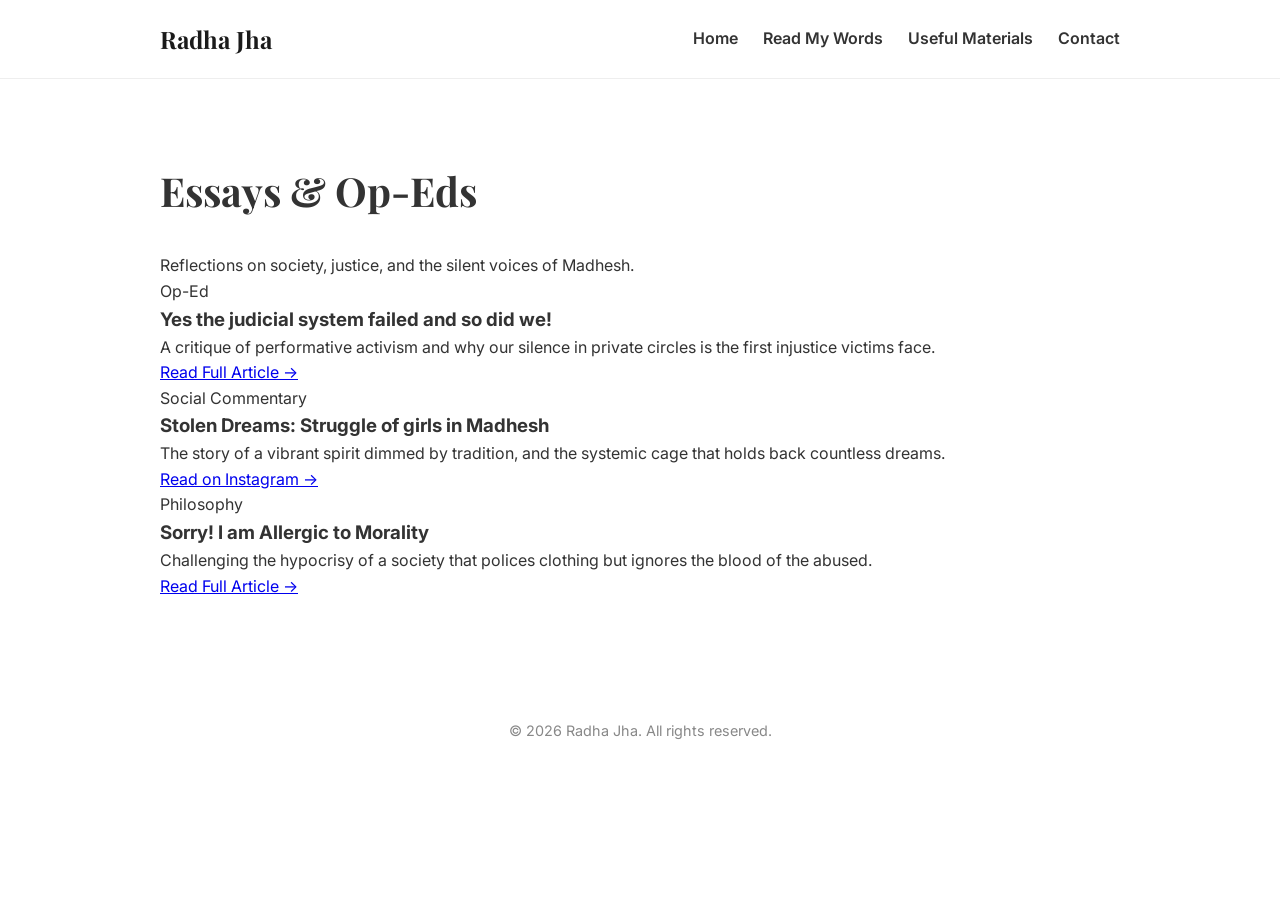
==== read-my-words.html @ eec64b8a "Fix duplicate article link in read-my-words.html Removed duplicate link to the judicial system failu" ====
<!DOCTYPE html>
<html lang="en">
<head>
    <meta charset="UTF-8">
    <meta name="viewport" content="width=device-width, initial-scale=1.0">
    <title>Read My Words | Radha Jha</title>
    <link rel="stylesheet" href="style.css">
    <link href="https://fonts.googleapis.com/css2?family=Playfair+Display:wght@700&family=Inter:wght@300;400;600&display=swap" rel="stylesheet">
</head>
<body>

    <nav class="navbar">
        <div class="container">
            <a href="index.html" class="logo">Radha Jha</a>
            <ul class="nav-links">
                <li><a href="index.html">Home</a></li>
                <li><a href="read-my-words.html" class="active">Read My Words</a></li>
                <li><a href="useful-materials.html">Useful Materials</a></li>
                <li><a href="index.html#contact">Contact</a></li>
            </ul>
        </div>
    </nav>

    <section class="section">
        <div class="container">
            <h2 class="section-title">Essays & Op-Eds</h2>
            <p class="subtitle">Reflections on society, justice, and the silent voices of Madhesh.</p>

            <div class="article-list">
                <div class="article-card">
                    <span class="category">Op-Ed</span>
                    <h3>Yes the judicial system failed and so did we!</h3>
                    <p>A critique of performative activism and why our silence in private circles is the first injustice victims face.</p>
                    <a href="articles/judicial-system-failure.html" class="read-link">Read Full Article &rarr;</a>
                    </div>

                <div class="article-card">
                    <span class="category">Social Commentary</span>
                    <h3>Stolen Dreams: Struggle of girls in Madhesh</h3>
                    <p>The story of a vibrant spirit dimmed by tradition, and the systemic cage that holds back countless dreams.</p>
                    <a href="https://www.instagram.com/p/DPc_r_Tkjqw/?igsh=Z2J4bHU5OHc4aGQw" 
   class="read-link" 
   target="_blank" 
   rel="noopener noreferrer">
   Read on Instagram &rarr;
</a>

                </div>

                <div class="article-card">
                    <span class="category">Philosophy</span>
                    <h3>Sorry! I am Allergic to Morality</h3>
                    <p>Challenging the hypocrisy of a society that polices clothing but ignores the blood of the abused.</p>
                    <a href="articles/allergic-to-morality.html" class="read-link">Read Full Article &rarr;</a>
                </div>
            </div>
        </div>
    </section>

    <footer>
        <p>&copy; 2026 Radha Jha. All rights reserved.</p>
    </footer>

</body>
</html>
---- style.css ----
/* Base Variables - Change these to change the whole site's theme */
:root {
    --primary-color: #1a1a1a;    /* Deep Black/Grey */
    --accent-color: #c0392b;     /* Courageous Red */
    --text-color: #333;
    --light-bg: #f9f9f9;
    --white: #ffffff;
    --font-main: 'Inter', sans-serif;
    --font-heading: 'Playfair Display', serif;
}

* {
    margin: 0;
    padding: 0;
    box-sizing: border-box;
}

body {
    font-family: var(--font-main);
    line-height: 1.6;
    color: var(--text-color);
    background-color: var(--white);
}

.container {
    max-width: 1000px;
    margin: 0 auto;
    padding: 0 20px;
}

/* Navbar */
.navbar {
    background: var(--white);
    padding: 20px 0;
    border-bottom: 1px solid #eee;
    position: sticky;
    top: 0;
    z-index: 1000;
}

.navbar .container {
    display: flex;
    justify-content: space-between;
    align-items: center;
}

.logo {
    font-family: var(--font-heading);
    font-size: 1.5rem;
    text-decoration: none;
    color: var(--primary-color);
    font-weight: bold;
}

.nav-links {
    display: flex;
    list-style: none;
}

.nav-links li {
    margin-left: 25px;
}

.nav-links a {
    text-decoration: none;
    color: var(--text-color);
    font-weight: 600;
    transition: color 0.3s;
}

.nav-links a:hover {
    color: var(--accent-color);
}

/* Hero Section */
.hero {
    padding: 100px 0;
    text-align: center;
    background: var(--light-bg);
}

.hero h1 {
    font-family: var(--font-heading);
    font-size: 3rem;
    margin-bottom: 20px;
}

.hero p {
    font-size: 1.2rem;
    max-width: 600px;
    margin: 0 auto 30px;
}

/* Buttons */
.btn {
    display: inline-block;
    background: var(--primary-color);
    color: var(--white);
    padding: 12px 30px;
    text-decoration: none;
    border-radius: 5px;
    transition: background 0.3s;
}

.btn:hover {
    background: var(--accent-color);
}

/* Content Sections */
.section {
    padding: 80px 0;
}

.bg-light {
    background-color: var(--light-bg);
}

h2 {
    font-family: var(--font-heading);
    font-size: 2.5rem;
    margin-bottom: 30px;
}

/* Contact Styles */
.contact-links {
    display: flex;
    gap: 20px;
}

.contact-item {
    padding: 15px 25px;
    border: 2px solid var(--primary-color);
    text-decoration: none;
    color: var(--primary-color);
    font-weight: bold;
    border-radius: 5px;
}

.contact-item:hover {
    background: var(--primary-color);
    color: var(--white);
}
/* Article Reading Layout */
.reading-container {
    max-width: 700px; /* Narrower width for better readability */
    margin: 60px auto;
    padding: 0 20px;
}

.article-header {
    text-align: center;
    margin-bottom: 50px;
}

.article-header h1 {
    font-family: var(--font-heading);
    font-size: 3rem;
    line-height: 1.1;
    margin: 15px 0;
}

.article-meta {
    font-size: 0.9rem;
    color: #888;
    text-transform: uppercase;
    letter-spacing: 1px;
}

/* Typography for the Body */
.article-body p {
    font-size: 1.15rem;
    line-height: 1.8;
    margin-bottom: 25px;
    color: #2c3e50;
}

.lead {
    font-size: 1.4rem !important;
    font-weight: 500;
    color: var(--primary-color) !important;
}

/* The Quote Style */
blockquote {
    font-family: var(--font-heading);
    font-size: 1.6rem;
    font-style: italic;
    border-left: 4px solid var(--accent-color);
    padding-left: 30px;
    margin: 40px 0;
    color: var(--primary-color);
    line-height: 1.4;
}

.conclusion-question {
    font-weight: 600;
    padding-top: 20px;
    border-top: 1px solid #eee;
    margin-top: 40px;
}

.article-footer {
    margin-top: 60px;
    padding-top: 20px;
    border-top: 1px solid #eee;
    text-align: center;
}

.back-btn {
    text-decoration: none;
    color: var(--accent-color);
    font-weight: bold;
}


/* Footer */
footer {
    text-align: center;
    padding: 40px 0;
    font-size: 0.9rem;
    color: #888;
}

/* Mobile Responsive */
@media (max-width: 768px) {
    .nav-links { display: none; } /* Consider a burger menu for later */
    .hero h1 { font-size: 2rem; }
}
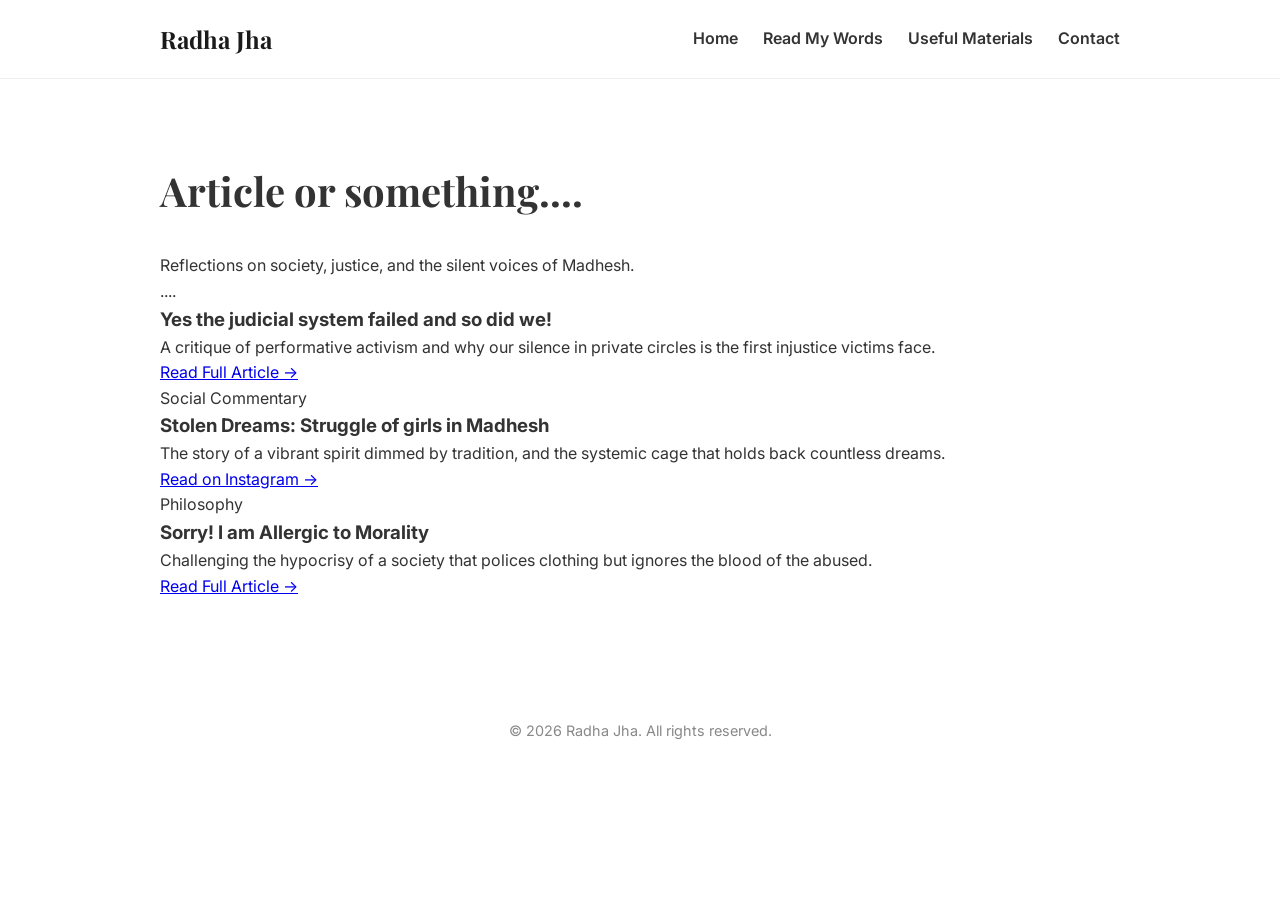
==== commit cfef975c: "Update read-my-words.html" ====
--- a/read-my-words.html
+++ b/read-my-words.html
@@ -23,12 +23,12 @@
 
     <section class="section">
         <div class="container">
-            <h2 class="section-title">Essays & Op-Eds</h2>
+            <h2 class="section-title">Article or something....</h2>
             <p class="subtitle">Reflections on society, justice, and the silent voices of Madhesh.</p>
 
             <div class="article-list">
                 <div class="article-card">
-                    <span class="category">Op-Ed</span>
+                    <span class="category">....</span>
                     <h3>Yes the judicial system failed and so did we!</h3>
                     <p>A critique of performative activism and why our silence in private circles is the first injustice victims face.</p>
                     <a href="articles/judicial-system-failure.html" class="read-link">Read Full Article &rarr;</a>
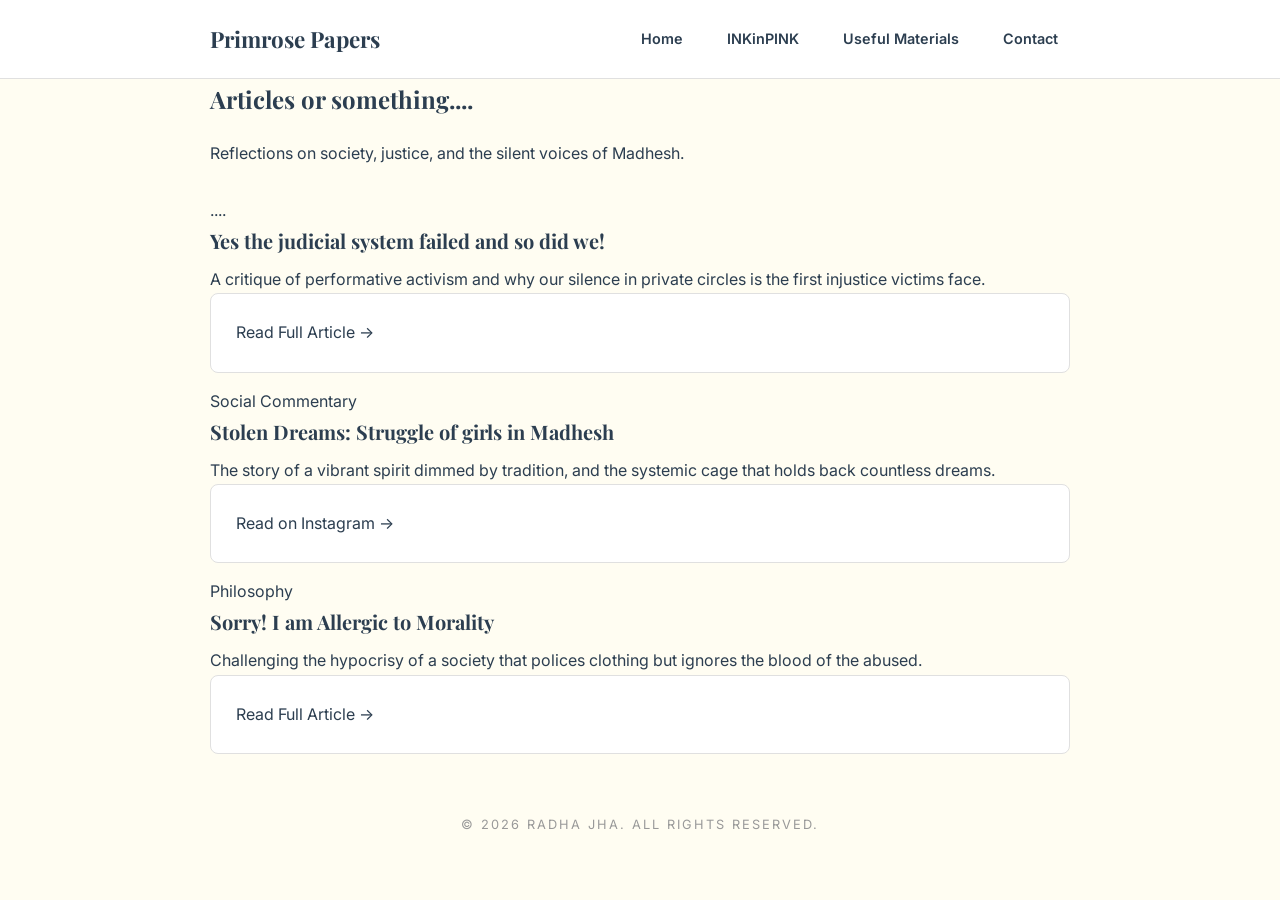
==== commit 1a591c20: "Update title and navigation links in HTML" ====
--- a/read-my-words.html
+++ b/read-my-words.html
@@ -3,7 +3,7 @@
 <head>
     <meta charset="UTF-8">
     <meta name="viewport" content="width=device-width, initial-scale=1.0">
-    <title>Read My Words | Radha Jha</title>
+    <title>Read INKinPINK | Primrose Papers </title>
     <link rel="stylesheet" href="style.css">
     <link href="https://fonts.googleapis.com/css2?family=Playfair+Display:wght@700&family=Inter:wght@300;400;600&display=swap" rel="stylesheet">
 </head>
@@ -11,10 +11,10 @@
 
     <nav class="navbar">
         <div class="container">
-            <a href="index.html" class="logo">Radha Jha</a>
+            <a href="index.html" class="logo">Primrose Papers </a>
             <ul class="nav-links">
                 <li><a href="index.html">Home</a></li>
-                <li><a href="read-my-words.html" class="active">Read My Words</a></li>
+                <li><a href="read-my-words.html" class="active">INKinPINK</a></li>
                 <li><a href="useful-materials.html">Useful Materials</a></li>
                 <li><a href="index.html#contact">Contact</a></li>
             </ul>
@@ -23,7 +23,7 @@
 
     <section class="section">
         <div class="container">
-            <h2 class="section-title">Article or something....</h2>
+            <h2 class="section-title">Articles or something....</h2>
             <p class="subtitle">Reflections on society, justice, and the silent voices of Madhesh.</p>
 
             <div class="article-list">
--- a/style.css
+++ b/style.css
@@ -1,14 +1,18 @@
-/* Base Variables - Change these to change the whole site's theme */
+/* RADHA JHA | MASTER PASTEL THEME 2026
+   Palette: Light Yellow, Soft Pink, Mist Blue
+*/
+
 :root {
-    --primary-color: #1a1a1a;    /* Deep Black/Grey */
-    --accent-color: #c0392b;     /* Courageous Red */
-    --text-color: #333;
-    --light-bg: #f9f9f9;
-    --white: #ffffff;
-    --font-main: 'Inter', sans-serif;
+    --bg-yellow: #fffdf2;      /* Light Primrose */
+    --accent-pink: #fce4ec;    /* Pale Rose */
+    --link-blue: #e3f2fd;      /* Mist Blue */
+    --text-main: #2c3e50;      /* Slate Grey (for readability) */
+    --border-color: #e0e0e0;
     --font-heading: 'Playfair Display', serif;
+    --font-body: 'Inter', sans-serif;
 }
 
+/* --- Global Setup --- */
 * {
     margin: 0;
     padding: 0;
@@ -16,29 +20,30 @@
 }
 
 body {
-    font-family: var(--font-main);
-    line-height: 1.6;
-    color: var(--text-color);
-    background-color: var(--white);
+    font-family: var(--font-body);
+    background-color: var(--bg-yellow);
+    color: var(--text-main);
+    line-height: 1.7;
+    -webkit-font-smoothing: antialiased;
 }
 
 .container {
-    max-width: 1000px;
+    max-width: 900px;
     margin: 0 auto;
     padding: 0 20px;
 }
 
-/* Navbar */
-.navbar {
-    background: var(--white);
+/* --- Navigation Fix (Stops the "sick" stacking) --- */
+nav {
+    background: #ffffff;
     padding: 20px 0;
-    border-bottom: 1px solid #eee;
+    border-bottom: 1px solid var(--border-color);
     position: sticky;
     top: 0;
     z-index: 1000;
 }
 
-.navbar .container {
+nav .container {
     display: flex;
     justify-content: space-between;
     align-items: center;
@@ -46,183 +51,115 @@
 
 .logo {
     font-family: var(--font-heading);
-    font-size: 1.5rem;
+    font-weight: 700;
+    font-size: 1.4rem;
     text-decoration: none;
-    color: var(--primary-color);
-    font-weight: bold;
+    color: var(--text-main);
 }
 
 .nav-links {
     display: flex;
     list-style: none;
-}
-
-.nav-links li {
-    margin-left: 25px;
+    gap: 20px;
 }
 
 .nav-links a {
     text-decoration: none;
-    color: var(--text-color);
+    color: var(--text-main);
     font-weight: 600;
-    transition: color 0.3s;
+    font-size: 0.9rem;
+    padding: 8px 12px;
+    border-radius: 4px;
+    transition: 0.3s;
 }
 
 .nav-links a:hover {
-    color: var(--accent-color);
+    background: var(--accent-pink);
 }
 
-/* Hero Section */
-.hero {
-    padding: 100px 0;
-    text-align: center;
-    background: var(--light-bg);
+/* --- Boxed Link Logic (Auto-styles all lists) --- */
+section ul, .article-list, .resource-list {
+    list-style: none;
+    display: grid;
+    gap: 15px;
+    margin-top: 30px;
 }
 
-.hero h1 {
+/* Turns every list item into a colored box */
+section ul li, .article-list a, .resource-list li {
+    background: #ffffff;
+    border: 1px solid var(--border-color);
+    padding: 25px;
+    border-radius: 8px;
+    text-decoration: none;
+    color: inherit;
+    display: block;
+    transition: all 0.3s cubic-bezier(0.25, 0.8, 0.25, 1);
+}
+
+section ul li:hover, .article-list a:hover, .resource-list li:hover {
+    transform: translateY(-5px);
+    border-color: #b0bec5;
+    box-shadow: 0 10px 20px rgba(0,0,0,0.05);
+}
+
+/* Styles the Title inside the box */
+section ul li a, .resource-link, .article-list h3 {
     font-family: var(--font-heading);
-    font-size: 3rem;
+    font-size: 1.25rem;
+    color: var(--text-main);
+    display: block;
+    margin-bottom: 8px;
+    text-decoration: none;
+}
+
+/* Background colors for specific items (Optional logic) */
+.resource-list li:nth-child(odd) { border-left: 6px solid var(--accent-pink); }
+.resource-list li:nth-child(even) { border-left: 6px solid var(--link-blue); }
+
+/* --- Typography & Reading --- */
+h1, h2 {
+    font-family: var(--font-heading);
     margin-bottom: 20px;
 }
 
-.hero p {
-    font-size: 1.2rem;
-    max-width: 600px;
-    margin: 0 auto 30px;
+blockquote {
+    margin: 40px 0;
+    padding: 30px;
+    background: var(--link-blue);
+    border-radius: 8px;
+    font-style: italic;
+    font-family: var(--font-heading);
+    font-size: 1.4rem;
 }
 
-/* Buttons */
-.btn {
-    display: inline-block;
-    background: var(--primary-color);
-    color: var(--white);
-    padding: 12px 30px;
-    text-decoration: none;
-    border-radius: 5px;
-    transition: background 0.3s;
+.reading-container {
+    max-width: 700px;
+    margin: 60px auto;
+    background: white;
+    padding: 40px;
+    border-radius: 12px;
+    border: 1px solid var(--border-color);
 }
 
-.btn:hover {
-    background: var(--accent-color);
+/* --- Footer --- */
+footer {
+    text-align: center;
+    padding: 60px 0;
+    font-size: 0.8rem;
+    color: #999;
+    text-transform: uppercase;
+    letter-spacing: 2px;
 }
 
-/* Content Sections */
-.section {
-    padding: 80px 0;
+/* Mobile Responsiveness */
+@media (max-width: 600px) {
+    nav .container {
+        flex-direction: column;
+        gap: 15px;
+    }
+    .nav-links {
+        gap: 10px;
+        font-size: 0.8rem;
+    }
 }
-
-.bg-light {
-    background-color: var(--light-bg);
-}
-
-h2 {
-    font-family: var(--font-heading);
-    font-size: 2.5rem;
-    margin-bottom: 30px;
-}
-
-/* Contact Styles */
-.contact-links {
-    display: flex;
-    gap: 20px;
-}
-
-.contact-item {
-    padding: 15px 25px;
-    border: 2px solid var(--primary-color);
-    text-decoration: none;
-    color: var(--primary-color);
-    font-weight: bold;
-    border-radius: 5px;
-}
-
-.contact-item:hover {
-    background: var(--primary-color);
-    color: var(--white);
-}
-/* Article Reading Layout */
-.reading-container {
-    max-width: 700px; /* Narrower width for better readability */
-    margin: 60px auto;
-    padding: 0 20px;
-}
-
-.article-header {
-    text-align: center;
-    margin-bottom: 50px;
-}
-
-.article-header h1 {
-    font-family: var(--font-heading);
-    font-size: 3rem;
-    line-height: 1.1;
-    margin: 15px 0;
-}
-
-.article-meta {
-    font-size: 0.9rem;
-    color: #888;
-    text-transform: uppercase;
-    letter-spacing: 1px;
-}
-
-/* Typography for the Body */
-.article-body p {
-    font-size: 1.15rem;
-    line-height: 1.8;
-    margin-bottom: 25px;
-    color: #2c3e50;
-}
-
-.lead {
-    font-size: 1.4rem !important;
-    font-weight: 500;
-    color: var(--primary-color) !important;
-}
-
-/* The Quote Style */
-blockquote {
-    font-family: var(--font-heading);
-    font-size: 1.6rem;
-    font-style: italic;
-    border-left: 4px solid var(--accent-color);
-    padding-left: 30px;
-    margin: 40px 0;
-    color: var(--primary-color);
-    line-height: 1.4;
-}
-
-.conclusion-question {
-    font-weight: 600;
-    padding-top: 20px;
-    border-top: 1px solid #eee;
-    margin-top: 40px;
-}
-
-.article-footer {
-    margin-top: 60px;
-    padding-top: 20px;
-    border-top: 1px solid #eee;
-    text-align: center;
-}
-
-.back-btn {
-    text-decoration: none;
-    color: var(--accent-color);
-    font-weight: bold;
-}
-
-
-/* Footer */
-footer {
-    text-align: center;
-    padding: 40px 0;
-    font-size: 0.9rem;
-    color: #888;
-}
-
-/* Mobile Responsive */
-@media (max-width: 768px) {
-    .nav-links { display: none; } /* Consider a burger menu for later */
-    .hero h1 { font-size: 2rem; }
-}
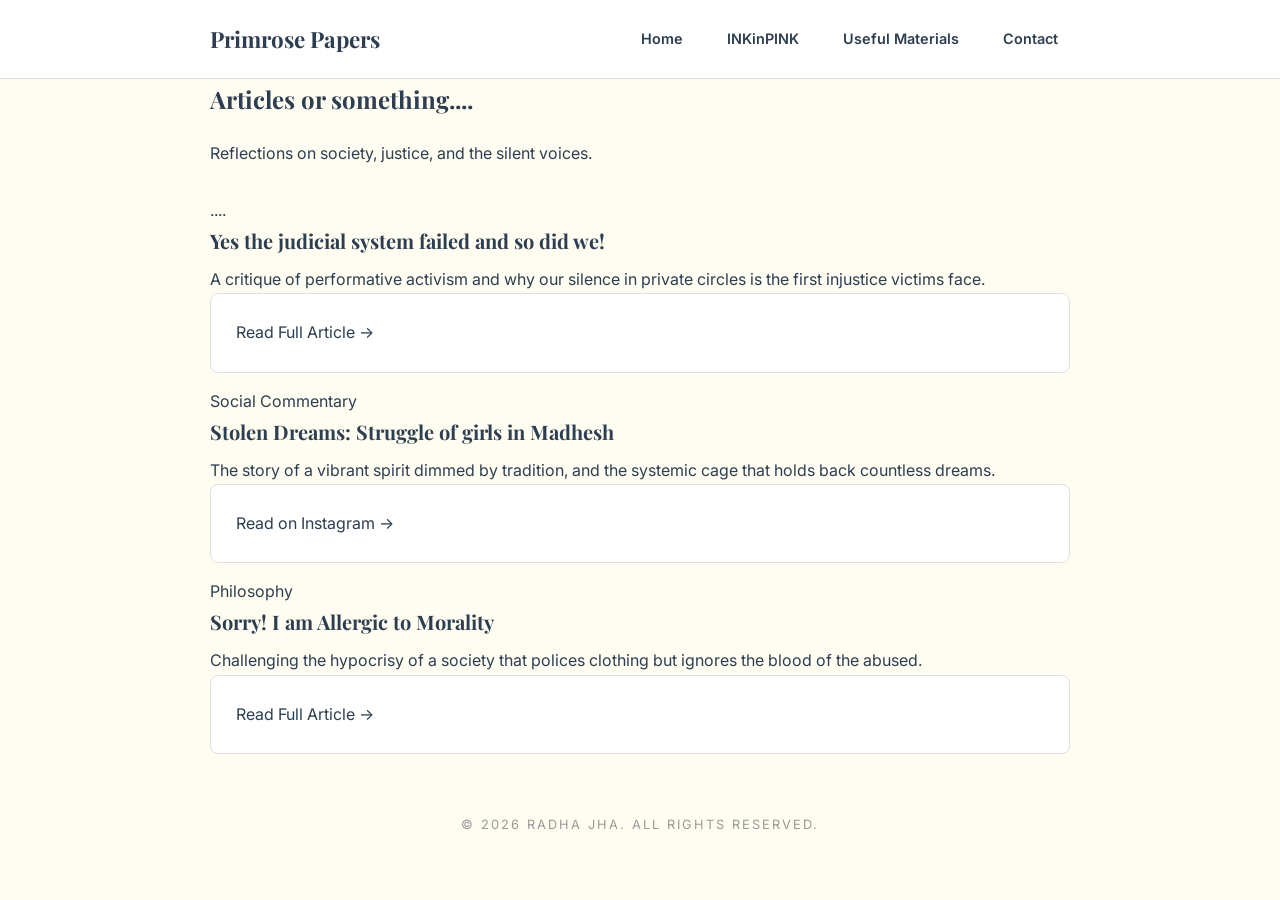
==== commit 1805ff6b: "Update read-my-words.html" ====
--- a/read-my-words.html
+++ b/read-my-words.html
@@ -24,7 +24,7 @@
     <section class="section">
         <div class="container">
             <h2 class="section-title">Articles or something....</h2>
-            <p class="subtitle">Reflections on society, justice, and the silent voices of Madhesh.</p>
+            <p class="subtitle">Reflections on society, justice, and the silent voices.</p>
 
             <div class="article-list">
                 <div class="article-card">
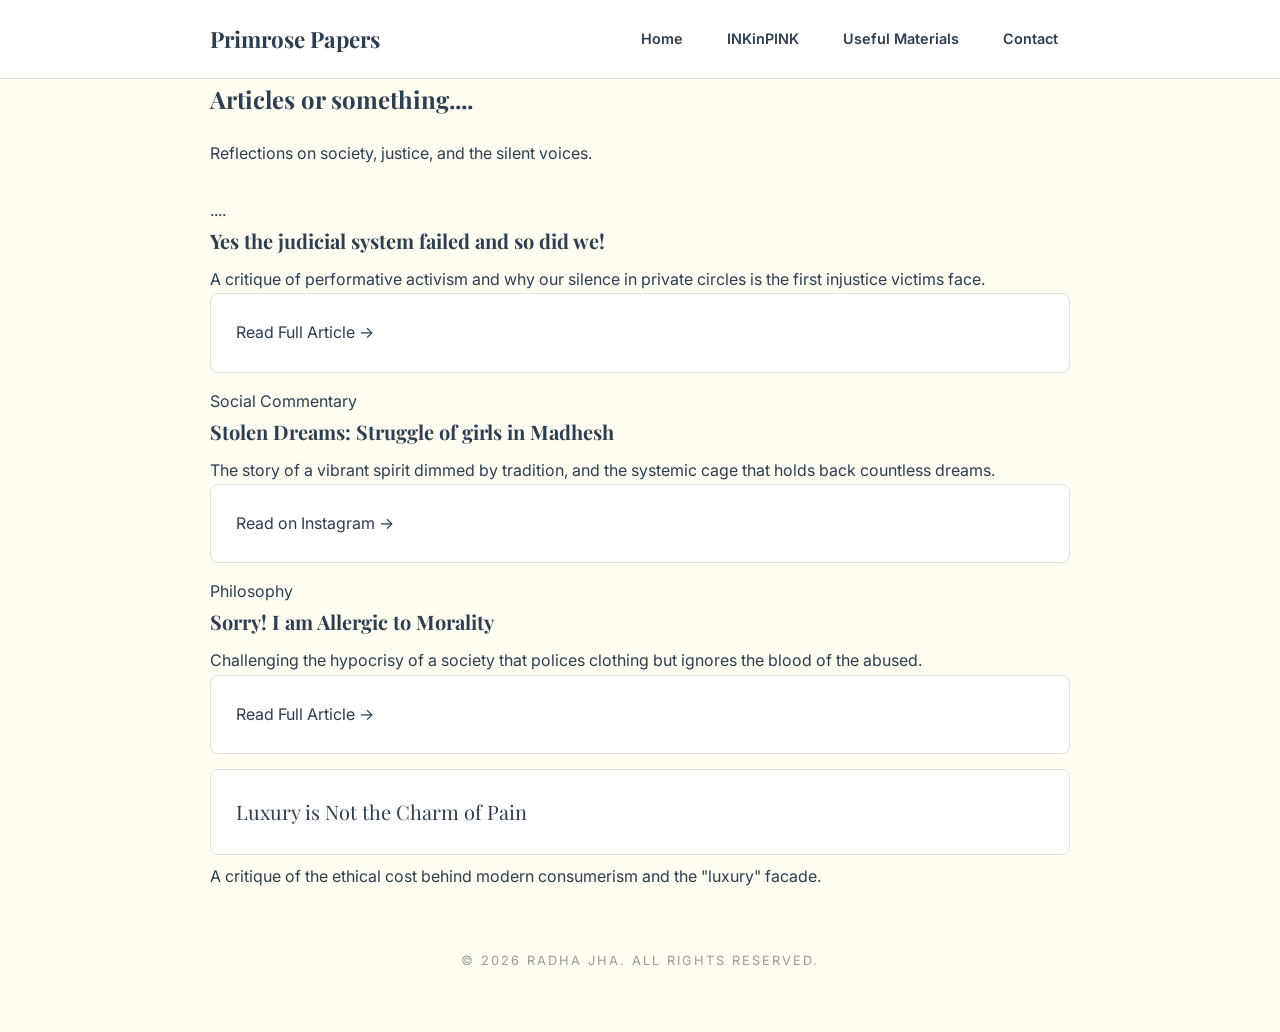
==== commit 4d9583f0: "Add new article card for 'Luxury is Not the Charm of Pain'" ====
--- a/read-my-words.html
+++ b/read-my-words.html
@@ -51,8 +51,15 @@
                     <span class="category">Philosophy</span>
                     <h3>Sorry! I am Allergic to Morality</h3>
                     <p>Challenging the hypocrisy of a society that polices clothing but ignores the blood of the abused.</p>
+                    
                     <a href="articles/allergic-to-morality.html" class="read-link">Read Full Article &rarr;</a>
                 </div>
+                <li>
+                    <div class="article-card">
+    <a href="luxury-not-charm.html" class="resource-link">Luxury is Not the Charm of Pain</a>
+    <p class="resource-desc">A critique of the ethical cost behind modern consumerism and the "luxury" facade.</p>
+</li>
+            </div>
             </div>
         </div>
     </section>
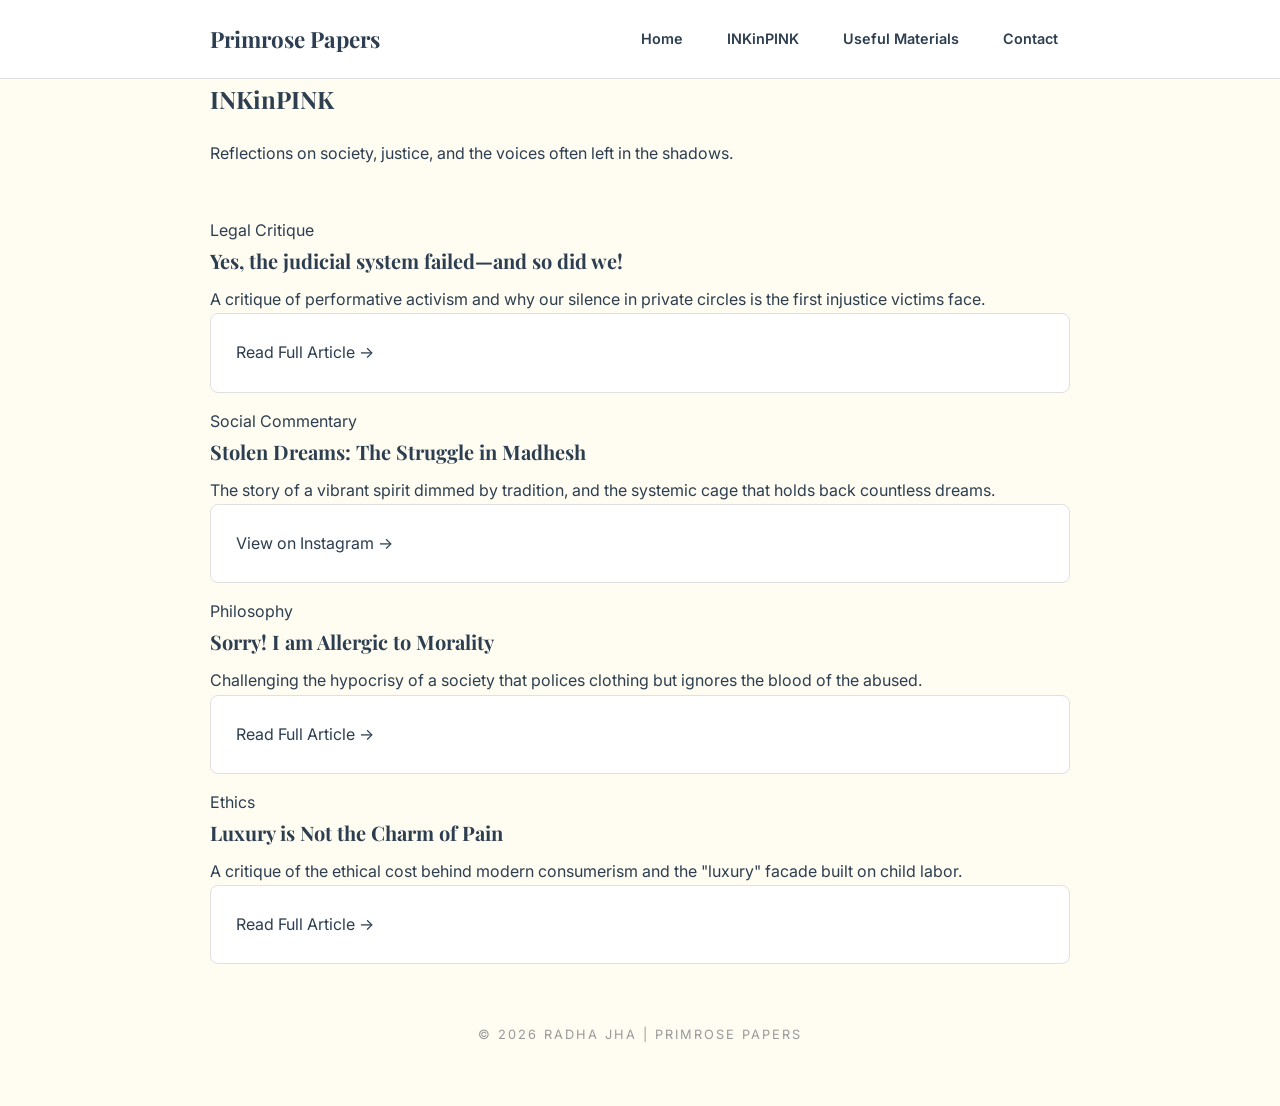
==== commit 5c303d66: "Update read-my-words.html" ====
--- a/read-my-words.html
+++ b/read-my-words.html
@@ -3,15 +3,15 @@
 <head>
     <meta charset="UTF-8">
     <meta name="viewport" content="width=device-width, initial-scale=1.0">
-    <title>Read INKinPINK | Primrose Papers </title>
+    <title>INKinPINK | Primrose Papers</title>
     <link rel="stylesheet" href="style.css">
-    <link href="https://fonts.googleapis.com/css2?family=Playfair+Display:wght@700&family=Inter:wght@300;400;600&display=swap" rel="stylesheet">
+    <link href="https://fonts.googleapis.com/css2?family=Playfair+Display:ital,wght@0,700;1,700&family=Inter:wght@300;400;600&display=swap" rel="stylesheet">
 </head>
 <body>
 
     <nav class="navbar">
         <div class="container">
-            <a href="index.html" class="logo">Primrose Papers </a>
+            <a href="index.html" class="logo">Primrose Papers</a>
             <ul class="nav-links">
                 <li><a href="index.html">Home</a></li>
                 <li><a href="read-my-words.html" class="active">INKinPINK</a></li>
@@ -22,50 +22,48 @@
     </nav>
 
     <section class="section">
-        <div class="container">
-            <h2 class="section-title">Articles or something....</h2>
-            <p class="subtitle">Reflections on society, justice, and the silent voices.</p>
+        <div class="container animate-in">
+            <header class="section-header" style="margin-bottom: 50px;">
+                <h1 class="italic-title">INKinPINK</h1>
+                <p class="subtitle">Reflections on society, justice, and the voices often left in the shadows.</p>
+            </header>
 
             <div class="article-list">
+                
                 <div class="article-card">
-                    <span class="category">....</span>
-                    <h3>Yes the judicial system failed and so did we!</h3>
-                    <p>A critique of performative activism and why our silence in private circles is the first injustice victims face.</p>
+                    <span class="category">Legal Critique</span>
+                    <h3>Yes, the judicial system failed—and so did we!</h3>
+                    <p class="resource-desc">A critique of performative activism and why our silence in private circles is the first injustice victims face.</p>
                     <a href="articles/judicial-system-failure.html" class="read-link">Read Full Article &rarr;</a>
-                    </div>
+                </div>
 
                 <div class="article-card">
                     <span class="category">Social Commentary</span>
-                    <h3>Stolen Dreams: Struggle of girls in Madhesh</h3>
-                    <p>The story of a vibrant spirit dimmed by tradition, and the systemic cage that holds back countless dreams.</p>
-                    <a href="https://www.instagram.com/p/DPc_r_Tkjqw/?igsh=Z2J4bHU5OHc4aGQw" 
-   class="read-link" 
-   target="_blank" 
-   rel="noopener noreferrer">
-   Read on Instagram &rarr;
-</a>
-
+                    <h3>Stolen Dreams: The Struggle in Madhesh</h3>
+                    <p class="resource-desc">The story of a vibrant spirit dimmed by tradition, and the systemic cage that holds back countless dreams.</p>
+                    <a href="https://www.instagram.com/p/DPc_r_Tkjqw/?igsh=Z2J4bHU5OHc4aGQw" class="read-link" target="_blank" rel="noopener noreferrer">View on Instagram &rarr;</a>
                 </div>
 
                 <div class="article-card">
                     <span class="category">Philosophy</span>
                     <h3>Sorry! I am Allergic to Morality</h3>
-                    <p>Challenging the hypocrisy of a society that polices clothing but ignores the blood of the abused.</p>
-                    
+                    <p class="resource-desc">Challenging the hypocrisy of a society that polices clothing but ignores the blood of the abused.</p>
                     <a href="articles/allergic-to-morality.html" class="read-link">Read Full Article &rarr;</a>
                 </div>
-                <li>
-                    <div class="article-card">
-    <a href="luxury-not-charm.html" class="resource-link">Luxury is Not the Charm of Pain</a>
-    <p class="resource-desc">A critique of the ethical cost behind modern consumerism and the "luxury" facade.</p>
-</li>
-            </div>
+
+                <div class="article-card">
+                    <span class="category">Ethics</span>
+                    <h3>Luxury is Not the Charm of Pain</h3>
+                    <p class="resource-desc">A critique of the ethical cost behind modern consumerism and the "luxury" facade built on child labor.</p>
+                    <a href="luxury-not-charm.html" class="read-link">Read Full Article &rarr;</a>
+                </div>
+
             </div>
         </div>
     </section>
 
     <footer>
-        <p>&copy; 2026 Radha Jha. All rights reserved.</p>
+        <p>&copy; 2026 Radha Jha | Primrose Papers</p>
     </footer>
 
 </body>
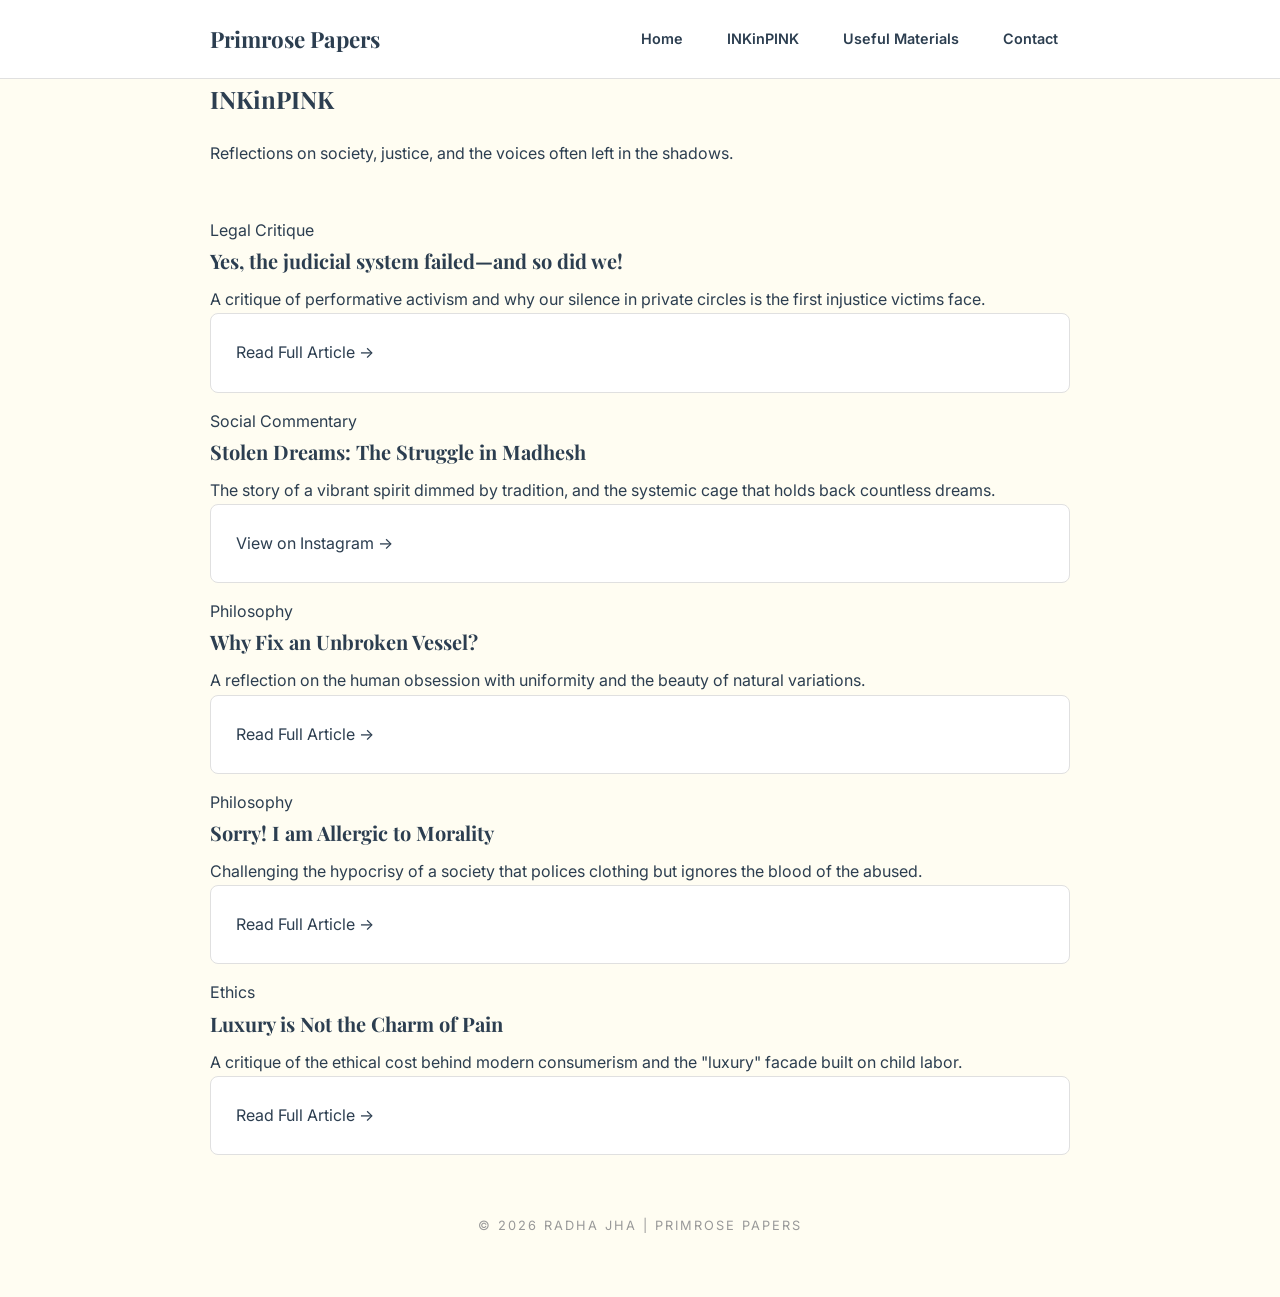
==== commit 93be9c4f: "Update read-my-words.html" ====
--- a/read-my-words.html
+++ b/read-my-words.html
@@ -43,6 +43,12 @@
                     <p class="resource-desc">The story of a vibrant spirit dimmed by tradition, and the systemic cage that holds back countless dreams.</p>
                     <a href="https://www.instagram.com/p/DPc_r_Tkjqw/?igsh=Z2J4bHU5OHc4aGQw" class="read-link" target="_blank" rel="noopener noreferrer">View on Instagram &rarr;</a>
                 </div>
+<div class="article-card">
+    <span class="category">Philosophy</span>
+    <h3>Why Fix an Unbroken Vessel?</h3>
+    <p class="resource-desc">A reflection on the human obsession with uniformity and the beauty of natural variations.</p>
+    <a href="unbroken-vessel.html" class="read-link">Read Full Article &rarr;</a>
+</div>
 
                 <div class="article-card">
                     <span class="category">Philosophy</span>
